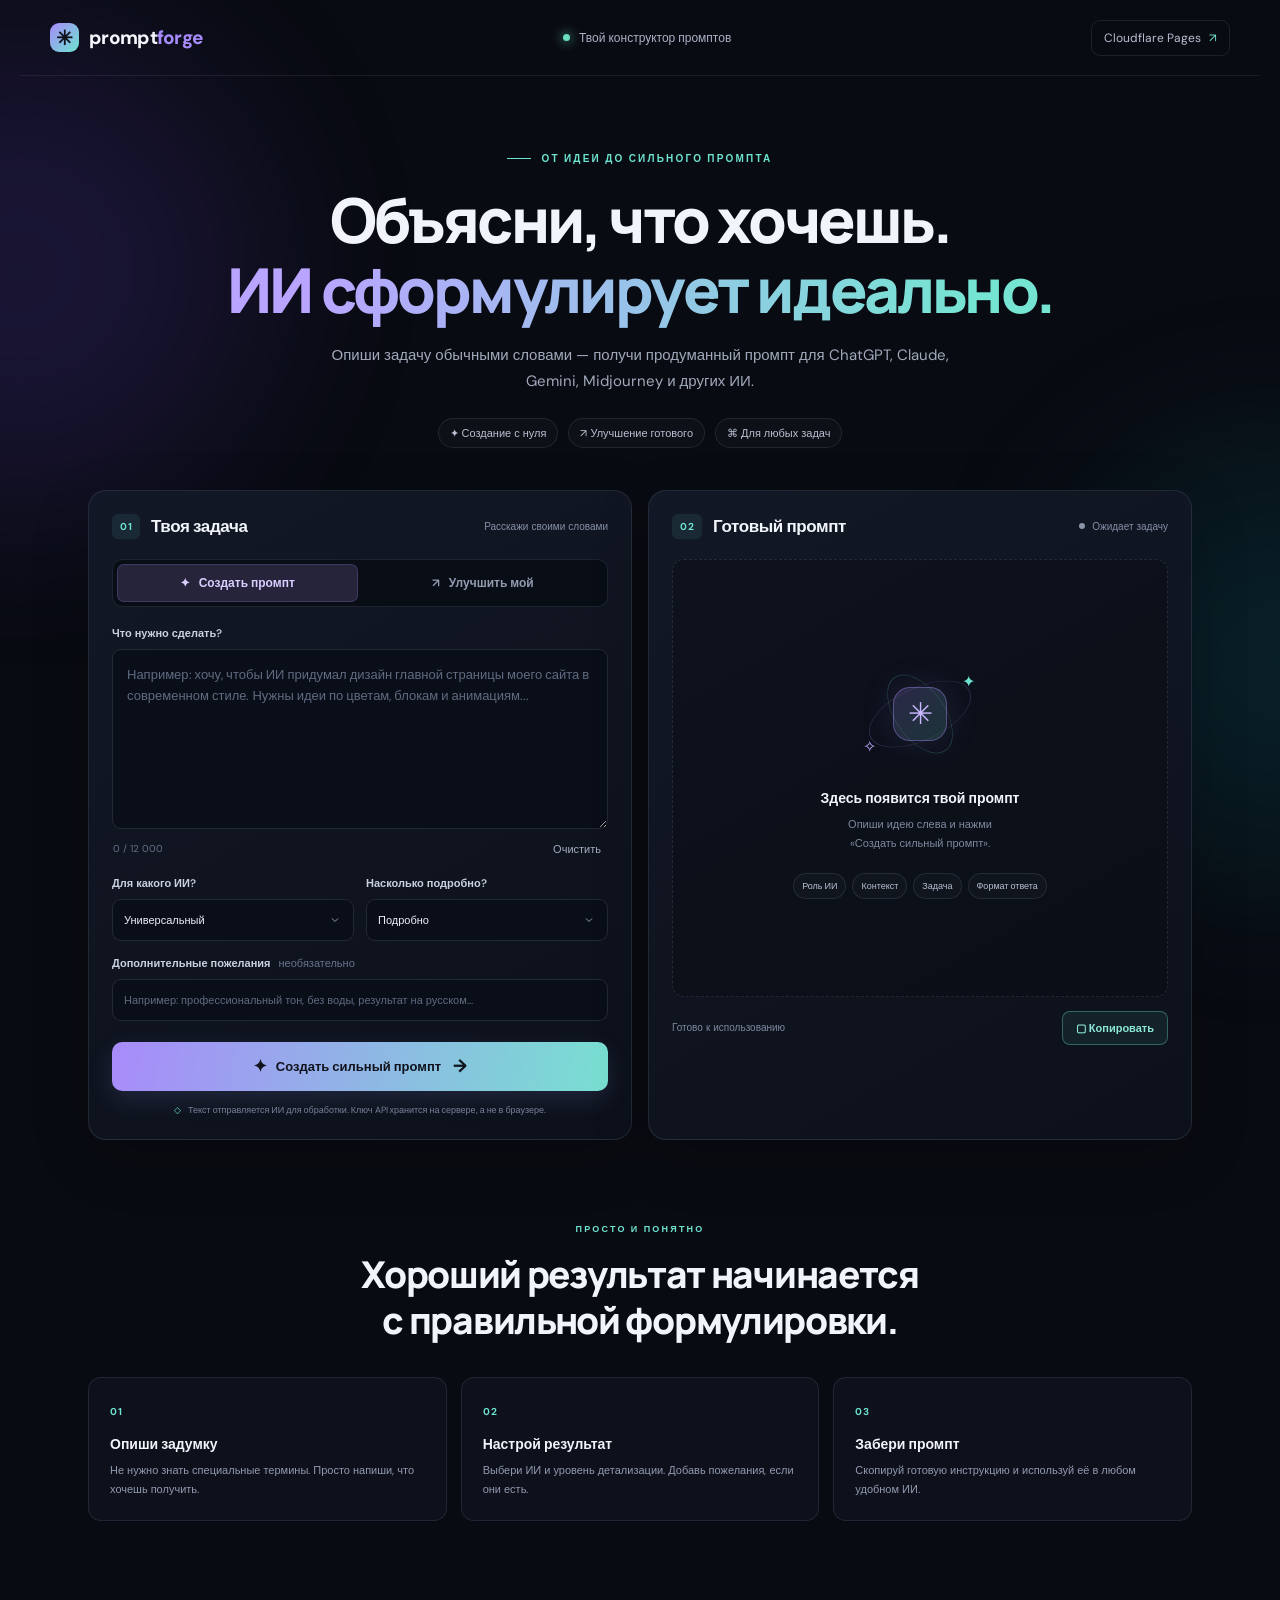
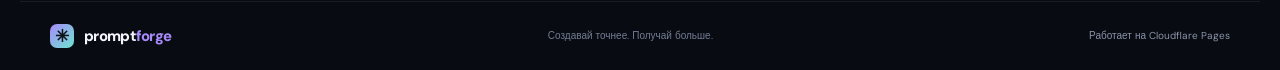
==== public/index.html @ 83d81f75 "Prepare prompt-site for Workers Static Assets: add public/index.html" ====
<!doctype html>
<html lang="ru">
<head>
  <meta charset="UTF-8" />
  <meta name="viewport" content="width=device-width, initial-scale=1.0" />
  <meta name="theme-color" content="#090b12" />
  <meta name="description" content="Создавай и улучшай промпты для любых ИИ — от одной идеи до готовой инструкции." />
  <title>PromptForge — мастер промптов</title>
  <link rel="preconnect" href="https://fonts.googleapis.com">
  <link rel="preconnect" href="https://fonts.gstatic.com" crossorigin>
  <link href="https://fonts.googleapis.com/css2?family=DM+Sans:wght@400;500;600;700;800&family=Manrope:wght@400;500;600;700;800&display=swap" rel="stylesheet">
  <link rel="stylesheet" href="/styles.css" />
</head>
<body>
  <div class="ambient ambient-one"></div><div class="ambient ambient-two"></div>
  <header class="topbar">
    <a class="brand" href="#top" aria-label="PromptForge — главная"><span class="brand-mark">✳</span><span>prompt<span class="brand-accent">forge</span></span></a>
    <div class="top-note"><span class="status-dot"></span> Твой конструктор промптов</div>
    <a class="github-link" href="https://pages.cloudflare.com/" target="_blank" rel="noreferrer">Cloudflare Pages <span>↗</span></a>
  </header>

  <main id="top">
    <section class="hero">
      <div class="eyebrow"><span class="eyebrow-line"></span> ОТ ИДЕИ ДО СИЛЬНОГО ПРОМПТА</div>
      <h1>Объясни, что хочешь.<br><span>ИИ сформулирует идеально.</span></h1>
      <p class="hero-copy">Опиши задачу обычными словами — получи продуманный промпт для ChatGPT, Claude, Gemini, Midjourney и других ИИ.</p>
      <div class="hero-tags"><span>✦ Создание с нуля</span><span>↗ Улучшение готового</span><span>⌘ Для любых задач</span></div>
    </section>

    <section class="workspace" aria-label="Конструктор промптов">
      <div class="panel input-panel">
        <div class="panel-heading"><div><span class="step">01</span><h2>Твоя задача</h2></div><span class="panel-hint">Расскажи своими словами</span></div>
        <div class="mode-switch" role="tablist" aria-label="Режим работы">
          <button class="mode active" data-mode="create" role="tab" aria-selected="true"><span>✦</span> Создать промпт</button>
          <button class="mode" data-mode="improve" role="tab" aria-selected="false"><span>↗</span> Улучшить мой</button>
        </div>
        <label class="field-label" for="idea">Что нужно сделать?</label>
        <textarea id="idea" rows="7" placeholder="Например: хочу, чтобы ИИ придумал дизайн главной страницы моего сайта в современном стиле. Нужны идеи по цветам, блокам и анимациям..." maxlength="12000"></textarea>
        <div class="textarea-footer"><span id="char-count">0 / 12 000</span><button class="text-button" id="clear-btn" type="button">Очистить</button></div>

        <div class="options-grid">
          <div class="field-group"><label class="field-label" for="target">Для какого ИИ?</label><select id="target"><option value="Универсальный (подойдёт большинству ИИ)">Универсальный</option><option>ChatGPT</option><option>Claude</option><option>Gemini</option><option>DeepSeek</option><option>Midjourney</option><option>Flux</option><option>Suno</option><option>ИИ для программирования</option><option>Другой ИИ</option></select></div>
          <div class="field-group"><label class="field-label" for="detail">Насколько подробно?</label><select id="detail"><option value="Подробный и точный">Подробно</option><option value="Кратко, без лишней воды">Кратко</option><option value="Максимально детально, с контекстом, ограничениями и критериями качества">Максимально детально</option></select></div>
          <div class="field-group full"><label class="field-label" for="tone">Дополнительные пожелания <span class="optional">необязательно</span></label><input id="tone" type="text" placeholder="Например: профессиональный тон, без воды, результат на русском..." maxlength="500" /></div>
        </div>
        <button class="generate-btn" id="generate-btn" type="button"><span class="sparkle">✦</span><span id="generate-label">Создать сильный промпт</span><span class="btn-arrow">→</span></button>
        <p class="privacy-note"><span>◇</span> Текст отправляется ИИ для обработки. Ключ API хранится на сервере, а не в браузере.</p>
      </div>

      <div class="panel result-panel">
        <div class="panel-heading"><div><span class="step">02</span><h2>Готовый промпт</h2></div><span class="result-state" id="result-state"><i></i> Ожидает задачу</span></div>
        <div class="result-content" id="result-content">
          <div class="empty-visual"><div class="orbit orbit-a"></div><div class="orbit orbit-b"></div><div class="core">✳</div><span class="star star-a">✦</span><span class="star star-b">✧</span></div>
          <h3>Здесь появится твой промпт</h3>
          <p>Опиши идею слева и нажми<br>«Создать сильный промпт».</p>
          <div class="empty-chips"><span>Роль ИИ</span><span>Контекст</span><span>Задача</span><span>Формат ответа</span></div>
        </div>
        <div class="result-footer" id="result-footer" hidden>
          <span class="result-meta" id="result-meta">Готово к использованию</span>
          <button class="copy-btn" id="copy-btn" type="button"><span>▢</span> Копировать</button>
        </div>
      </div>
    </section>

    <section class="how-section"><div class="section-kicker">ПРОСТО И ПОНЯТНО</div><h2>Хороший результат начинается<br>с правильной формулировки.</h2><div class="steps-grid"><article><span class="step-icon">01</span><h3>Опиши задумку</h3><p>Не нужно знать специальные термины. Просто напиши, что хочешь получить.</p></article><article><span class="step-icon">02</span><h3>Настрой результат</h3><p>Выбери ИИ и уровень детализации. Добавь пожелания, если они есть.</p></article><article><span class="step-icon">03</span><h3>Забери промпт</h3><p>Скопируй готовую инструкцию и используй её в любом удобном ИИ.</p></article></div></section>
  </main>
  <footer><a class="brand footer-brand" href="#top"><span class="brand-mark">✳</span><span>prompt<span class="brand-accent">forge</span></span></a><span>Создавай точнее. Получай больше.</span><span class="footer-right">Работает на Cloudflare Pages</span></footer>
  <div class="toast" id="toast" role="status" aria-live="polite"></div>
  <script src="/app.js" defer></script>
</body>
</html>
---- styles.css ----
:root{color-scheme:dark;--bg:#090b12;--panel:#111521;--panel2:#0d111b;--line:rgba(173,185,220,.13);--muted:#8992a8;--text:#f2f4fb;--purple:#a78bfa;--cyan:#6de4d0;--font:'DM Sans',sans-serif}*{box-sizing:border-box}html{scroll-behavior:smooth}body{margin:0;background:var(--bg);color:var(--text);font-family:var(--font);min-height:100vh;overflow-x:hidden}.ambient{position:fixed;z-index:-1;pointer-events:none;filter:blur(90px);opacity:.17;border-radius:50%}.ambient-one{width:480px;height:480px;background:#6946d8;top:30px;left:-220px}.ambient-two{width:420px;height:420px;background:#087f8a;right:-210px;top:450px}.topbar{height:76px;max-width:1240px;padding:0 30px;margin:auto;display:flex;align-items:center;justify-content:space-between;border-bottom:1px solid rgba(255,255,255,.07)}.brand{display:flex;align-items:center;gap:10px;text-decoration:none;color:#f5f6fc;font-weight:800;font-size:19px;letter-spacing:-.7px}.brand-mark{width:29px;height:29px;display:grid;place-items:center;border-radius:9px;background:linear-gradient(135deg,#a78bfa,#6de4d0);color:#10131c;font-size:20px}.brand-accent{color:var(--purple)}.top-note{font-size:12px;color:#aab2c6;display:flex;align-items:center;gap:9px}.status-dot,.result-state i{width:7px;height:7px;border-radius:50%;background:#69dfbd;box-shadow:0 0 12px #69dfbd}.github-link{font-size:12px;color:#b7bfd0;text-decoration:none;border:1px solid var(--line);padding:9px 12px;border-radius:9px}.github-link span{color:var(--cyan);margin-left:5px}main{max-width:1160px;margin:auto;padding:0 28px}.hero{text-align:center;padding:76px 0 42px}.eyebrow,.section-kicker{font-size:10px;font-weight:700;letter-spacing:2.2px;color:var(--cyan);display:flex;align-items:center;justify-content:center;gap:10px}.eyebrow-line{width:24px;height:1px;background:var(--cyan)}h1{font-family:Manrope,var(--font);font-size:clamp(36px,5.4vw,62px);line-height:1.13;letter-spacing:-2.8px;margin:20px 0 17px;font-weight:800}h1 span{background:linear-gradient(90deg,#b9a4ff 10%,#76e4d2 90%);-webkit-background-clip:text;background-clip:text;color:transparent}.hero-copy{max-width:620px;margin:0 auto;color:#a1a9bb;font-size:15px;line-height:1.75}.hero-tags{display:flex;justify-content:center;gap:10px;flex-wrap:wrap;margin-top:23px}.hero-tags span,.empty-chips span{font-size:11px;color:#b8c0d2;border:1px solid var(--line);border-radius:30px;padding:7px 11px;background:rgba(255,255,255,.025)}.workspace{display:grid;grid-template-columns:1fr 1fr;gap:16px;align-items:stretch}.panel{border:1px solid var(--line);background:linear-gradient(150deg,rgba(19,25,39,.96),rgba(13,17,27,.97));border-radius:18px;padding:23px;box-shadow:0 18px 60px rgba(0,0,0,.16)}.panel-heading{display:flex;justify-content:space-between;align-items:center;margin-bottom:20px}.panel-heading>div{display:flex;align-items:center;gap:11px}.step{font-size:10px;font-weight:700;color:var(--cyan);background:rgba(109,228,208,.09);padding:6px 8px;border-radius:6px;letter-spacing:.5px}.panel h2{font-size:17px;margin:0;font-weight:700;letter-spacing:-.4px}.panel-hint,.result-state{font-size:10px;color:#858fa5}.mode-switch{display:grid;grid-template-columns:1fr 1fr;gap:5px;padding:4px;background:#090d16;border:1px solid var(--line);border-radius:10px;margin-bottom:19px}.mode{border:0;background:transparent;color:#929bb0;font:600 12px var(--font);padding:11px 8px;border-radius:7px;cursor:pointer;transition:.2s}.mode span{margin-right:6px}.mode.active{background:#25243b;color:#d9ceff;box-shadow:inset 0 0 0 1px rgba(167,139,250,.2)}.field-label{display:block;color:#cbd1df;font-size:11px;font-weight:600;margin-bottom:9px}.optional{color:#68738b;font-weight:400;margin-left:5px}textarea,input,select{width:100%;background:#0a0e18;border:1px solid rgba(173,185,220,.15);border-radius:9px;color:#edf0f8;font:13px var(--font);outline:none;transition:border .2s,box-shadow .2s}textarea{resize:vertical;min-height:153px;padding:14px;line-height:1.65}textarea::placeholder,input::placeholder{color:#606b81}textarea:focus,input:focus,select:focus{border-color:rgba(167,139,250,.65);box-shadow:0 0 0 3px rgba(167,139,250,.08)}.textarea-footer{display:flex;justify-content:space-between;align-items:center;color:#667188;font-size:10px;margin:7px 1px 19px}.text-button{background:none;border:0;color:#a5aec2;font:11px var(--font);cursor:pointer}.text-button:hover{color:white}.options-grid{display:grid;grid-template-columns:1fr 1fr;gap:15px 12px}.field-group select,.field-group input{height:42px;padding:0 11px;font-size:11px}.field-group select{appearance:none;background-image:url("data:image/svg+xml,%3Csvg xmlns='http://www.w3.org/2000/svg' width='12' height='12' viewBox='0 0 24 24' fill='none' stroke='%2396a0b5' stroke-width='2'%3E%3Cpath d='m6 9 6 6 6-6'/%3E%3C/svg%3E");background-repeat:no-repeat;background-position:right 12px center;padding-right:30px}.full{grid-column:1/-1}.generate-btn{width:100%;height:49px;border:0;border-radius:10px;margin-top:21px;background:linear-gradient(100deg,#a88bfa,#78dfd1);color:#10131c;font:800 13px var(--font);cursor:pointer;display:flex;align-items:center;justify-content:center;gap:9px;box-shadow:0 8px 25px rgba(132,151,235,.16);transition:transform .2s,filter .2s}.generate-btn:hover{filter:brightness(1.08);transform:translateY(-1px)}.generate-btn:disabled{opacity:.65;cursor:wait;transform:none}.sparkle{font-size:17px}.btn-arrow{font-size:18px;margin-left:3px}.privacy-note{font-size:9px;color:#778198;text-align:center;margin:13px 0 0}.privacy-note span{color:var(--cyan);margin-right:5px}.result-state{display:flex;align-items:center;gap:7px}.result-state i{width:6px;height:6px;background:#8b93a7;box-shadow:none}.result-state.ready i{background:#69dfbd;box-shadow:0 0 10px #69dfbd}.result-content{min-height:438px;border:1px dashed rgba(173,185,220,.15);border-radius:12px;background:rgba(7,10,17,.35);display:flex;flex-direction:column;align-items:center;justify-content:center;text-align:center;padding:24px;position:relative}.empty-visual{width:116px;height:116px;position:relative;display:grid;place-items:center;margin-bottom:17px}.core{width:54px;height:54px;border-radius:17px;background:linear-gradient(135deg,rgba(167,139,250,.2),rgba(109,228,208,.17));border:1px solid rgba(167,139,250,.4);display:grid;place-items:center;color:#c8b6ff;font-size:30px;box-shadow:0 0 35px rgba(167,139,250,.13)}.orbit{position:absolute;border:1px solid rgba(167,139,250,.2);border-radius:50%;inset:3px;transform:rotate(-25deg) scaleY(.48)}.orbit-b{inset:13px;border-color:rgba(109,228,208,.2);transform:rotate(55deg) scaleY(.55)}.star{position:absolute;color:var(--cyan)}.star-a{right:3px;top:15px}.star-b{left:1px;bottom:15px;color:#bdaaff}.result-content h3{font-size:14px;margin:0 0 8px}.result-content>p{font-size:11px;color:#7f899f;line-height:1.7;margin:0}.empty-chips{display:flex;gap:6px;flex-wrap:wrap;justify-content:center;margin-top:21px}.empty-chips span{font-size:9px;padding:6px 8px}.result-content.has-result{display:block;text-align:left;white-space:pre-wrap;overflow:auto;max-height:560px;min-height:438px;color:#dce2f0;font-size:12px;line-height:1.8;padding:19px}.result-content.has-result h3{color:#d9ceff}.result-footer{display:flex;justify-content:space-between;align-items:center;margin-top:14px}.result-meta{font-size:10px;color:#7d899e}.copy-btn{border:1px solid rgba(109,228,208,.35);background:rgba(109,228,208,.08);color:#8de8d8;border-radius:8px;padding:9px 13px;font:600 11px var(--font);cursor:pointer}.copy-btn:hover{background:rgba(109,228,208,.15)}.how-section{text-align:center;padding:83px 0 80px}.section-kicker{font-size:9px} .how-section>h2{font:800 clamp(25px,3.4vw,37px)/1.25 Manrope,var(--font);letter-spacing:-1.3px;margin:16px 0 34px}.steps-grid{display:grid;grid-template-columns:repeat(3,1fr);gap:14px;text-align:left}.steps-grid article{border:1px solid var(--line);background:rgba(17,21,33,.65);padding:21px;border-radius:13px}.step-icon{color:var(--cyan);font-size:10px;font-weight:700;letter-spacing:1px}.steps-grid h3{font-size:14px;margin:15px 0 8px}.steps-grid p{font-size:11px;color:#929bb0;line-height:1.7;margin:0}footer{max-width:1240px;margin:auto;border-top:1px solid rgba(255,255,255,.07);padding:22px 30px;display:flex;align-items:center;justify-content:space-between;color:#727d93;font-size:10px}.footer-brand{font-size:15px}.footer-brand .brand-mark{width:24px;height:24px;font-size:17px;border-radius:7px}.footer-right{color:#8994a9}.toast{position:fixed;bottom:22px;left:50%;transform:translate(-50%,20px);opacity:0;pointer-events:none;background:#20283a;border:1px solid rgba(109,228,208,.25);color:#e7f8f5;padding:11px 16px;border-radius:9px;font-size:12px;transition:.25s;box-shadow:0 10px 35px #0006}.toast.show{opacity:1;transform:translate(-50%,0)}
@media(max-width:800px){.workspace{grid-template-columns:1fr}.result-content{min-height:340px}.hero{padding-top:60px}.how-section{padding:65px 0}.topbar{padding:0 20px}main{padding:0 18px}.panel{padding:20px}.github-link{font-size:0}.github-link span{font-size:13px}.steps-grid{gap:9px}.steps-grid article{padding:15px}}@media(max-width:560px){.topbar{height:64px}.top-note{display:none}.hero{padding:52px 0 31px}h1{letter-spacing:-1.7px;font-size:38px}.hero-copy{font-size:13px}.hero-tags{gap:6px}.hero-tags span{font-size:9px;padding:6px 8px}.panel{padding:17px;border-radius:14px}.panel-hint{display:none}.panel-heading{margin-bottom:17px}.options-grid{gap:13px 9px}.field-group select,.field-group input{font-size:10px;padding-left:8px}.steps-grid{grid-template-columns:1fr}.steps-grid article{padding:18px}.steps-grid h3{margin-top:9px}footer{padding:20px;gap:10px;flex-wrap:wrap}footer>span:nth-child(2){display:none}.footer-right{margin-left:auto}}
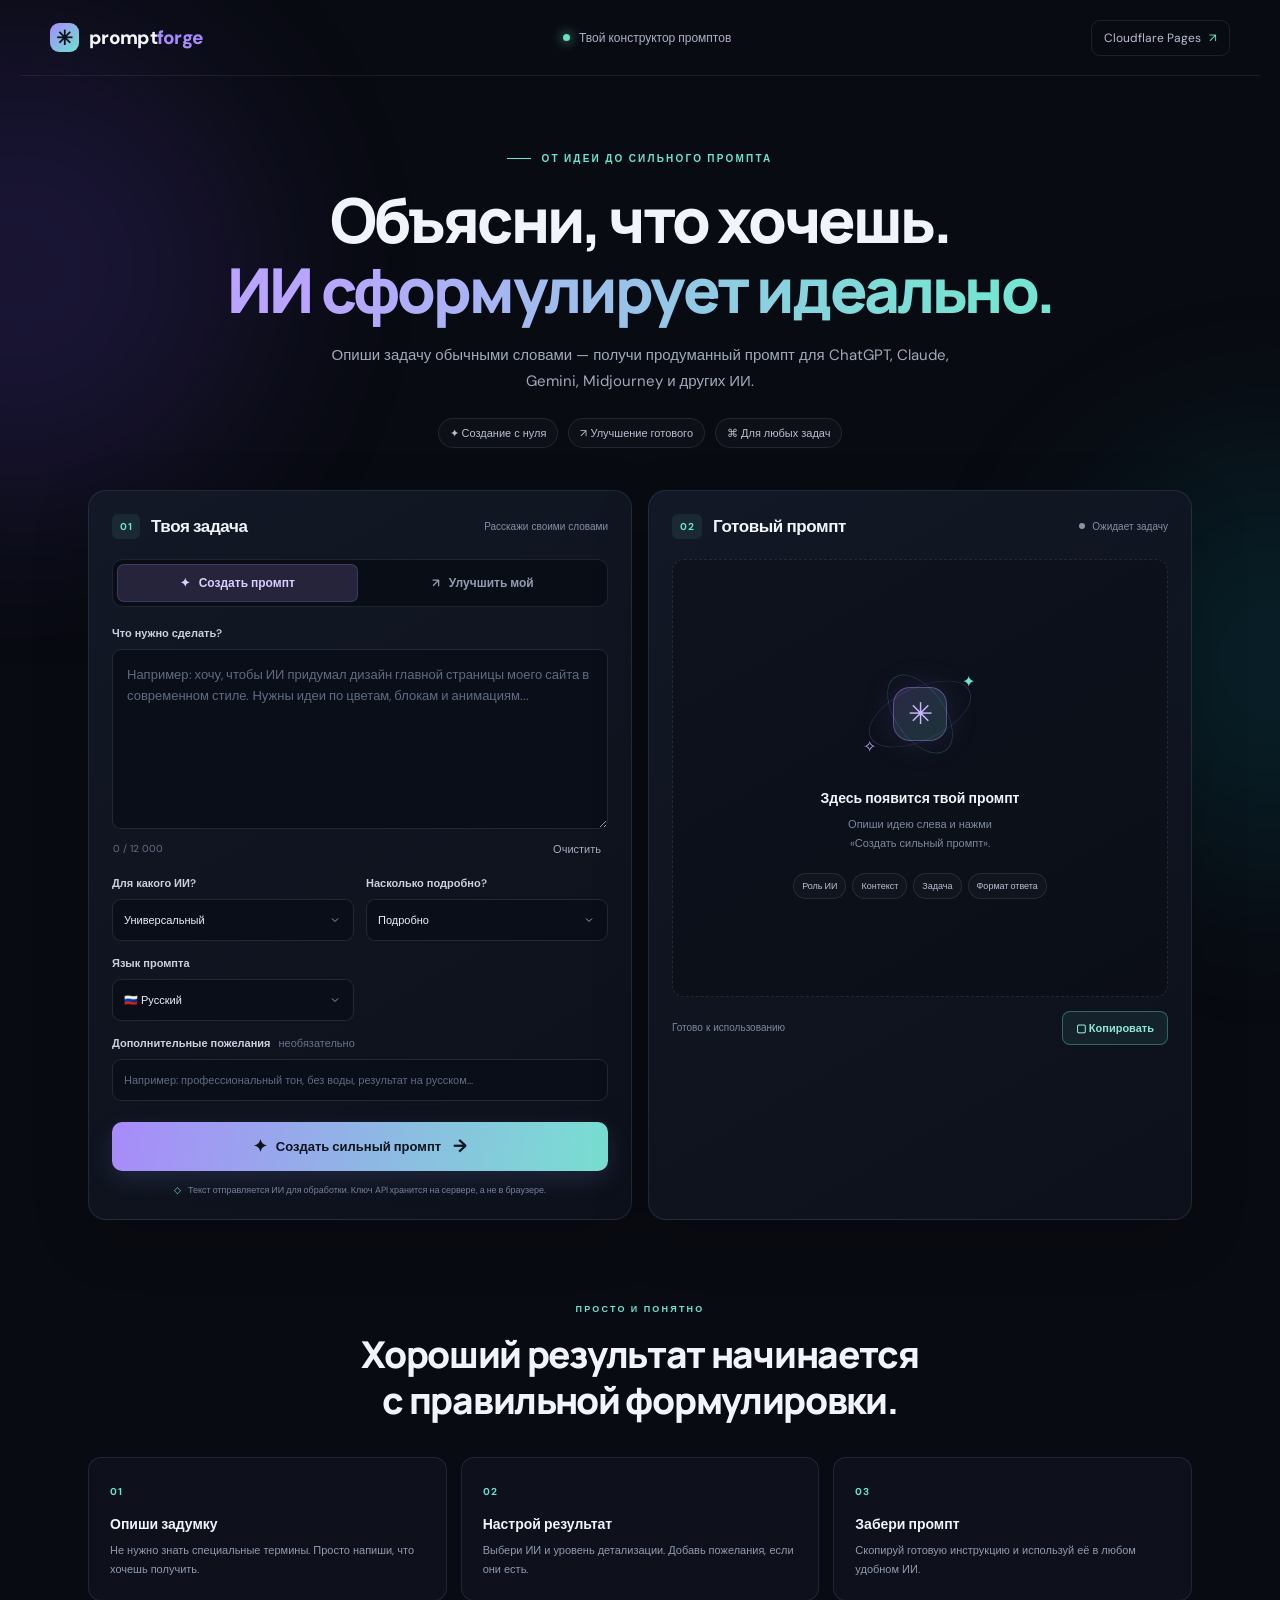
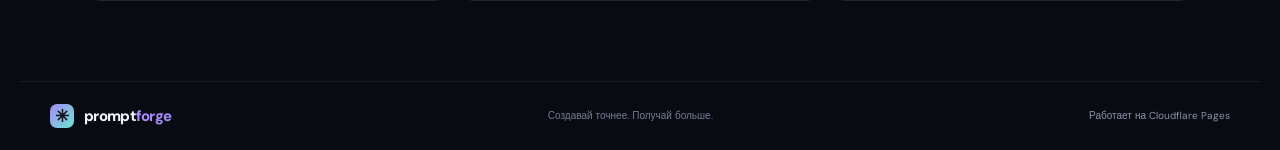
==== commit f0736c2f: "Add selectable Russian and English prompt output" ====
--- a/public/index.html
+++ b/public/index.html
@@ -41,6 +41,7 @@
         <div class="options-grid">
           <div class="field-group"><label class="field-label" for="target">Для какого ИИ?</label><select id="target"><option value="Универсальный (подойдёт большинству ИИ)">Универсальный</option><option>ChatGPT</option><option>Claude</option><option>Gemini</option><option>DeepSeek</option><option>Midjourney</option><option>Flux</option><option>Suno</option><option>ИИ для программирования</option><option>Другой ИИ</option></select></div>
           <div class="field-group"><label class="field-label" for="detail">Насколько подробно?</label><select id="detail"><option value="Подробный и точный">Подробно</option><option value="Кратко, без лишней воды">Кратко</option><option value="Максимально детально, с контекстом, ограничениями и критериями качества">Максимально детально</option></select></div>
+          <div class="field-group"><label class="field-label" for="language">Язык промпта</label><select id="language"><option value="ru">🇷🇺 Русский</option><option value="en">🇬🇧 English</option></select></div>
           <div class="field-group full"><label class="field-label" for="tone">Дополнительные пожелания <span class="optional">необязательно</span></label><input id="tone" type="text" placeholder="Например: профессиональный тон, без воды, результат на русском..." maxlength="500" /></div>
         </div>
         <button class="generate-btn" id="generate-btn" type="button"><span class="sparkle">✦</span><span id="generate-label">Создать сильный промпт</span><span class="btn-arrow">→</span></button>
--- a/styles.css
+++ b/styles.css
@@ -1,2 +1,34 @@
 :root{color-scheme:dark;--bg:#090b12;--panel:#111521;--panel2:#0d111b;--line:rgba(173,185,220,.13);--muted:#8992a8;--text:#f2f4fb;--purple:#a78bfa;--cyan:#6de4d0;--font:'DM Sans',sans-serif}*{box-sizing:border-box}html{scroll-behavior:smooth}body{margin:0;background:var(--bg);color:var(--text);font-family:var(--font);min-height:100vh;overflow-x:hidden}.ambient{position:fixed;z-index:-1;pointer-events:none;filter:blur(90px);opacity:.17;border-radius:50%}.ambient-one{width:480px;height:480px;background:#6946d8;top:30px;left:-220px}.ambient-two{width:420px;height:420px;background:#087f8a;right:-210px;top:450px}.topbar{height:76px;max-width:1240px;padding:0 30px;margin:auto;display:flex;align-items:center;justify-content:space-between;border-bottom:1px solid rgba(255,255,255,.07)}.brand{display:flex;align-items:center;gap:10px;text-decoration:none;color:#f5f6fc;font-weight:800;font-size:19px;letter-spacing:-.7px}.brand-mark{width:29px;height:29px;display:grid;place-items:center;border-radius:9px;background:linear-gradient(135deg,#a78bfa,#6de4d0);color:#10131c;font-size:20px}.brand-accent{color:var(--purple)}.top-note{font-size:12px;color:#aab2c6;display:flex;align-items:center;gap:9px}.status-dot,.result-state i{width:7px;height:7px;border-radius:50%;background:#69dfbd;box-shadow:0 0 12px #69dfbd}.github-link{font-size:12px;color:#b7bfd0;text-decoration:none;border:1px solid var(--line);padding:9px 12px;border-radius:9px}.github-link span{color:var(--cyan);margin-left:5px}main{max-width:1160px;margin:auto;padding:0 28px}.hero{text-align:center;padding:76px 0 42px}.eyebrow,.section-kicker{font-size:10px;font-weight:700;letter-spacing:2.2px;color:var(--cyan);display:flex;align-items:center;justify-content:center;gap:10px}.eyebrow-line{width:24px;height:1px;background:var(--cyan)}h1{font-family:Manrope,var(--font);font-size:clamp(36px,5.4vw,62px);line-height:1.13;letter-spacing:-2.8px;margin:20px 0 17px;font-weight:800}h1 span{background:linear-gradient(90deg,#b9a4ff 10%,#76e4d2 90%);-webkit-background-clip:text;background-clip:text;color:transparent}.hero-copy{max-width:620px;margin:0 auto;color:#a1a9bb;font-size:15px;line-height:1.75}.hero-tags{display:flex;justify-content:center;gap:10px;flex-wrap:wrap;margin-top:23px}.hero-tags span,.empty-chips span{font-size:11px;color:#b8c0d2;border:1px solid var(--line);border-radius:30px;padding:7px 11px;background:rgba(255,255,255,.025)}.workspace{display:grid;grid-template-columns:1fr 1fr;gap:16px;align-items:stretch}.panel{border:1px solid var(--line);background:linear-gradient(150deg,rgba(19,25,39,.96),rgba(13,17,27,.97));border-radius:18px;padding:23px;box-shadow:0 18px 60px rgba(0,0,0,.16)}.panel-heading{display:flex;justify-content:space-between;align-items:center;margin-bottom:20px}.panel-heading>div{display:flex;align-items:center;gap:11px}.step{font-size:10px;font-weight:700;color:var(--cyan);background:rgba(109,228,208,.09);padding:6px 8px;border-radius:6px;letter-spacing:.5px}.panel h2{font-size:17px;margin:0;font-weight:700;letter-spacing:-.4px}.panel-hint,.result-state{font-size:10px;color:#858fa5}.mode-switch{display:grid;grid-template-columns:1fr 1fr;gap:5px;padding:4px;background:#090d16;border:1px solid var(--line);border-radius:10px;margin-bottom:19px}.mode{border:0;background:transparent;color:#929bb0;font:600 12px var(--font);padding:11px 8px;border-radius:7px;cursor:pointer;transition:.2s}.mode span{margin-right:6px}.mode.active{background:#25243b;color:#d9ceff;box-shadow:inset 0 0 0 1px rgba(167,139,250,.2)}.field-label{display:block;color:#cbd1df;font-size:11px;font-weight:600;margin-bottom:9px}.optional{color:#68738b;font-weight:400;margin-left:5px}textarea,input,select{width:100%;background:#0a0e18;border:1px solid rgba(173,185,220,.15);border-radius:9px;color:#edf0f8;font:13px var(--font);outline:none;transition:border .2s,box-shadow .2s}textarea{resize:vertical;min-height:153px;padding:14px;line-height:1.65}textarea::placeholder,input::placeholder{color:#606b81}textarea:focus,input:focus,select:focus{border-color:rgba(167,139,250,.65);box-shadow:0 0 0 3px rgba(167,139,250,.08)}.textarea-footer{display:flex;justify-content:space-between;align-items:center;color:#667188;font-size:10px;margin:7px 1px 19px}.text-button{background:none;border:0;color:#a5aec2;font:11px var(--font);cursor:pointer}.text-button:hover{color:white}.options-grid{display:grid;grid-template-columns:1fr 1fr;gap:15px 12px}.field-group select,.field-group input{height:42px;padding:0 11px;font-size:11px}.field-group select{appearance:none;background-image:url("data:image/svg+xml,%3Csvg xmlns='http://www.w3.org/2000/svg' width='12' height='12' viewBox='0 0 24 24' fill='none' stroke='%2396a0b5' stroke-width='2'%3E%3Cpath d='m6 9 6 6 6-6'/%3E%3C/svg%3E");background-repeat:no-repeat;background-position:right 12px center;padding-right:30px}.full{grid-column:1/-1}.generate-btn{width:100%;height:49px;border:0;border-radius:10px;margin-top:21px;background:linear-gradient(100deg,#a88bfa,#78dfd1);color:#10131c;font:800 13px var(--font);cursor:pointer;display:flex;align-items:center;justify-content:center;gap:9px;box-shadow:0 8px 25px rgba(132,151,235,.16);transition:transform .2s,filter .2s}.generate-btn:hover{filter:brightness(1.08);transform:translateY(-1px)}.generate-btn:disabled{opacity:.65;cursor:wait;transform:none}.sparkle{font-size:17px}.btn-arrow{font-size:18px;margin-left:3px}.privacy-note{font-size:9px;color:#778198;text-align:center;margin:13px 0 0}.privacy-note span{color:var(--cyan);margin-right:5px}.result-state{display:flex;align-items:center;gap:7px}.result-state i{width:6px;height:6px;background:#8b93a7;box-shadow:none}.result-state.ready i{background:#69dfbd;box-shadow:0 0 10px #69dfbd}.result-content{min-height:438px;border:1px dashed rgba(173,185,220,.15);border-radius:12px;background:rgba(7,10,17,.35);display:flex;flex-direction:column;align-items:center;justify-content:center;text-align:center;padding:24px;position:relative}.empty-visual{width:116px;height:116px;position:relative;display:grid;place-items:center;margin-bottom:17px}.core{width:54px;height:54px;border-radius:17px;background:linear-gradient(135deg,rgba(167,139,250,.2),rgba(109,228,208,.17));border:1px solid rgba(167,139,250,.4);display:grid;place-items:center;color:#c8b6ff;font-size:30px;box-shadow:0 0 35px rgba(167,139,250,.13)}.orbit{position:absolute;border:1px solid rgba(167,139,250,.2);border-radius:50%;inset:3px;transform:rotate(-25deg) scaleY(.48)}.orbit-b{inset:13px;border-color:rgba(109,228,208,.2);transform:rotate(55deg) scaleY(.55)}.star{position:absolute;color:var(--cyan)}.star-a{right:3px;top:15px}.star-b{left:1px;bottom:15px;color:#bdaaff}.result-content h3{font-size:14px;margin:0 0 8px}.result-content>p{font-size:11px;color:#7f899f;line-height:1.7;margin:0}.empty-chips{display:flex;gap:6px;flex-wrap:wrap;justify-content:center;margin-top:21px}.empty-chips span{font-size:9px;padding:6px 8px}.result-content.has-result{display:block;text-align:left;white-space:pre-wrap;overflow:auto;max-height:560px;min-height:438px;color:#dce2f0;font-size:12px;line-height:1.8;padding:19px}.result-content.has-result h3{color:#d9ceff}.result-footer{display:flex;justify-content:space-between;align-items:center;margin-top:14px}.result-meta{font-size:10px;color:#7d899e}.copy-btn{border:1px solid rgba(109,228,208,.35);background:rgba(109,228,208,.08);color:#8de8d8;border-radius:8px;padding:9px 13px;font:600 11px var(--font);cursor:pointer}.copy-btn:hover{background:rgba(109,228,208,.15)}.how-section{text-align:center;padding:83px 0 80px}.section-kicker{font-size:9px} .how-section>h2{font:800 clamp(25px,3.4vw,37px)/1.25 Manrope,var(--font);letter-spacing:-1.3px;margin:16px 0 34px}.steps-grid{display:grid;grid-template-columns:repeat(3,1fr);gap:14px;text-align:left}.steps-grid article{border:1px solid var(--line);background:rgba(17,21,33,.65);padding:21px;border-radius:13px}.step-icon{color:var(--cyan);font-size:10px;font-weight:700;letter-spacing:1px}.steps-grid h3{font-size:14px;margin:15px 0 8px}.steps-grid p{font-size:11px;color:#929bb0;line-height:1.7;margin:0}footer{max-width:1240px;margin:auto;border-top:1px solid rgba(255,255,255,.07);padding:22px 30px;display:flex;align-items:center;justify-content:space-between;color:#727d93;font-size:10px}.footer-brand{font-size:15px}.footer-brand .brand-mark{width:24px;height:24px;font-size:17px;border-radius:7px}.footer-right{color:#8994a9}.toast{position:fixed;bottom:22px;left:50%;transform:translate(-50%,20px);opacity:0;pointer-events:none;background:#20283a;border:1px solid rgba(109,228,208,.25);color:#e7f8f5;padding:11px 16px;border-radius:9px;font-size:12px;transition:.25s;box-shadow:0 10px 35px #0006}.toast.show{opacity:1;transform:translate(-50%,0)}
 @media(max-width:800px){.workspace{grid-template-columns:1fr}.result-content{min-height:340px}.hero{padding-top:60px}.how-section{padding:65px 0}.topbar{padding:0 20px}main{padding:0 18px}.panel{padding:20px}.github-link{font-size:0}.github-link span{font-size:13px}.steps-grid{gap:9px}.steps-grid article{padding:15px}}@media(max-width:560px){.topbar{height:64px}.top-note{display:none}.hero{padding:52px 0 31px}h1{letter-spacing:-1.7px;font-size:38px}.hero-copy{font-size:13px}.hero-tags{gap:6px}.hero-tags span{font-size:9px;padding:6px 8px}.panel{padding:17px;border-radius:14px}.panel-hint{display:none}.panel-heading{margin-bottom:17px}.options-grid{gap:13px 9px}.field-group select,.field-group input{font-size:10px;padding-left:8px}.steps-grid{grid-template-columns:1fr}.steps-grid article{padding:18px}.steps-grid h3{margin-top:9px}footer{padding:20px;gap:10px;flex-wrap:wrap}footer>span:nth-child(2){display:none}.footer-right{margin-left:auto}}
+
+
+/* Snake mini-game shown only while a prompt is being generated */
+.snake-loading{width:100%;max-width:620px;margin:auto;text-align:left}
+.snake-loading-head{display:flex;align-items:center;justify-content:space-between;gap:12px;margin-bottom:17px}
+.snake-loading-head>div:first-child{display:grid;gap:5px}
+.snake-loading-head strong{font-size:14px;color:#e9e8f8}
+.snake-loading-head small{font-size:11px;color:#8792a9}
+.snake-live-dot{display:inline-block;width:7px;height:7px;border-radius:50%;background:#6de4d0;box-shadow:0 0 12px #6de4d0;margin-right:8px;animation:snake-pulse 1.3s infinite}
+.snake-score-box{border:1px solid rgba(167,139,250,.25);background:rgba(167,139,250,.08);border-radius:9px;padding:7px 11px;color:#a9b2c7;font-size:9px;letter-spacing:1px;white-space:nowrap}
+.snake-score-box b{color:#c9b8ff;font-size:15px;margin-left:7px;letter-spacing:0}
+.snake-board{position:relative;width:100%;overflow:hidden;border:1px solid rgba(109,228,208,.18);border-radius:12px;background:#0a0e18;box-shadow:inset 0 0 35px rgba(109,228,208,.035)}
+#snake-canvas{display:block;width:100%;height:auto;aspect-ratio:2/1}
+.snake-overlay{position:absolute;inset:0;display:flex;flex-direction:column;align-items:center;justify-content:center;gap:9px;text-align:center;background:rgba(7,10,17,.82);backdrop-filter:blur(5px)}
+.snake-overlay[hidden]{display:none}
+.snake-overlay strong{font-size:17px;color:#f0edff}
+.snake-overlay span{font-size:11px;color:#9ca6bb}
+.snake-overlay button{margin-top:5px;padding:9px 15px;border:0;border-radius:8px;background:linear-gradient(100deg,#a88bfa,#78dfd1);color:#10131c;font:700 11px var(--font);cursor:pointer}
+.snake-game-footer{display:flex;justify-content:space-between;gap:10px;margin-top:11px;color:#77839a;font-size:10px}
+.snake-controls{display:none;justify-content:space-between;align-items:center;margin-top:12px}
+.snake-controls>div{display:flex;gap:7px}
+.snake-controls button{width:38px;height:36px;border:1px solid rgba(173,185,220,.18);border-radius:9px;background:#151b29;color:#c9c0f5;font-size:17px;touch-action:manipulation}
+@keyframes snake-pulse{50%{opacity:.35;box-shadow:0 0 3px #6de4d0}}
+@media(max-width:800px){.snake-controls{display:flex}.snake-loading{max-width:560px}}
+@media(max-width:560px){.snake-loading-head{margin-bottom:12px}.snake-loading-head strong{font-size:12px}.snake-loading-head small{font-size:10px}.snake-game-footer{font-size:9px}.snake-controls button{width:42px;height:39px}}
+
+
+.snake-status-stack{display:grid;justify-items:end;gap:6px}
+.snake-eta{font-size:10px;color:#8de8d8;text-align:right;max-width:210px;line-height:1.4}
+.snake-eta.is-waiting{color:#c6b8ff}
+@media(max-width:560px){.snake-eta{font-size:9px;max-width:155px}}
+\n/* Snake board uses the full result panel; mobile steering is swipe-based. */\n.snake-loading{max-width:none;width:100%;}\n.snake-board{width:100%;}\n#snake-canvas{width:100%;touch-action:none;cursor:crosshair;}\n.snake-controls{display:none!important;}\n@media(max-width:800px){.snake-loading{max-width:none;width:100%;}}\n
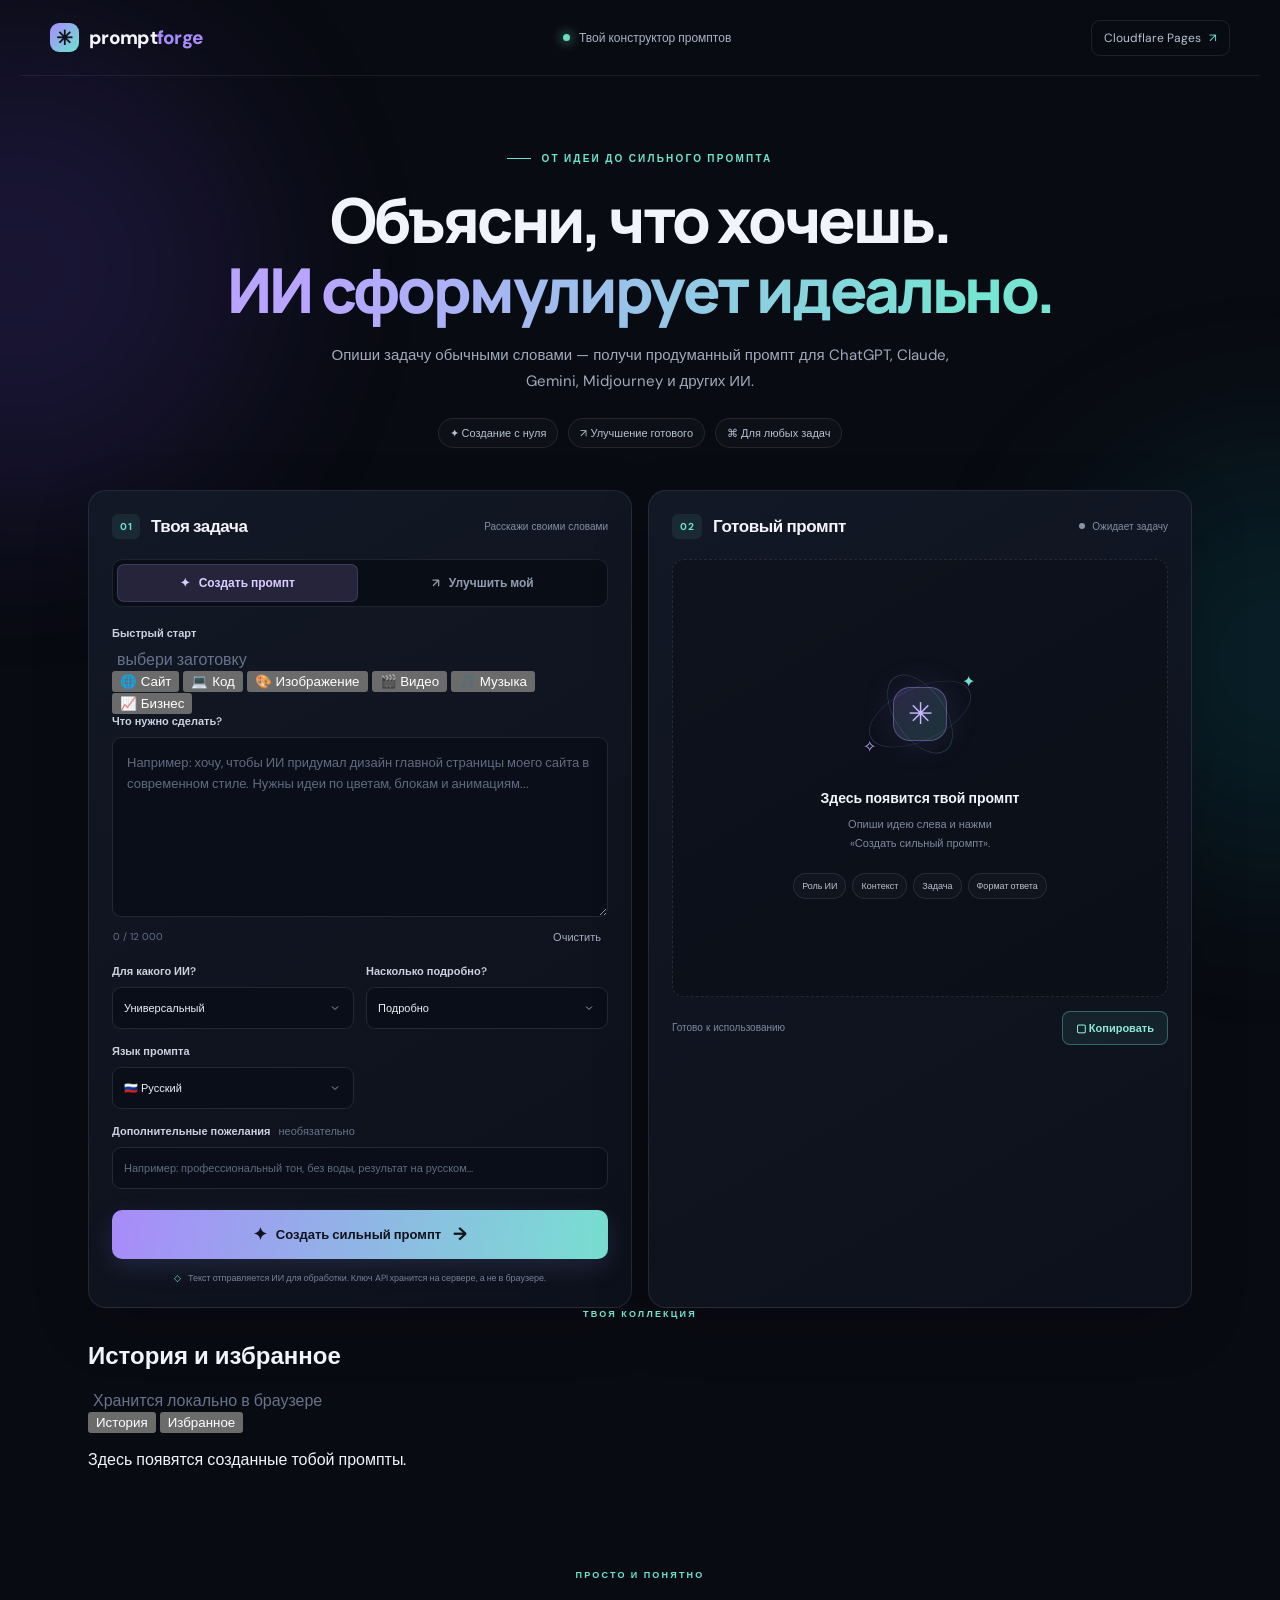
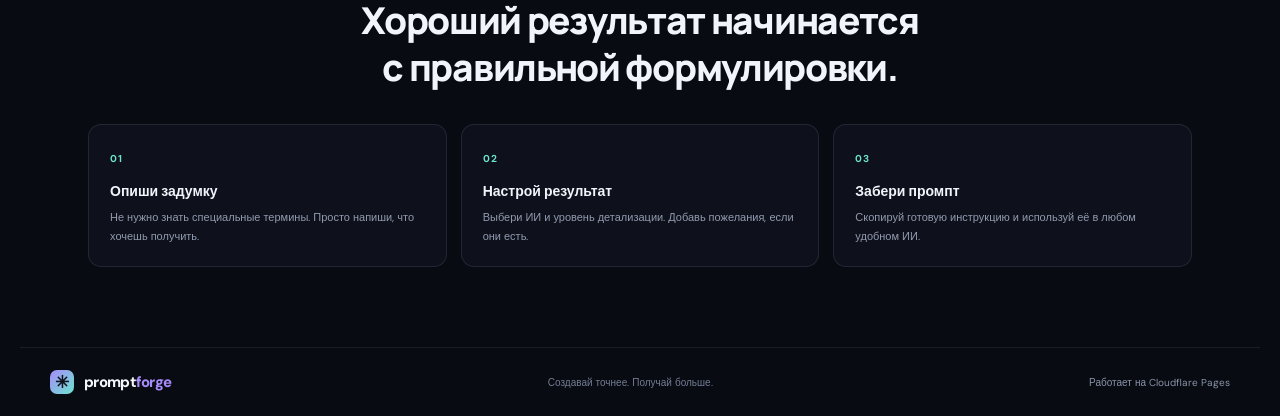
==== commit 4c2a69d8: "Add prompt templates, quality panel and prompt library UI" ====
--- a/public/index.html
+++ b/public/index.html
@@ -34,6 +34,18 @@
           <button class="mode active" data-mode="create" role="tab" aria-selected="true"><span>✦</span> Создать промпт</button>
           <button class="mode" data-mode="improve" role="tab" aria-selected="false"><span>↗</span> Улучшить мой</button>
         </div>
+
+        <section class="template-picker" aria-label="Готовые шаблоны">
+          <div class="template-heading"><span class="field-label">Быстрый старт</span><span class="optional">выбери заготовку</span></div>
+          <div class="template-grid">
+            <button type="button" class="template-chip" data-template="website">🌐 Сайт</button>
+            <button type="button" class="template-chip" data-template="coding">💻 Код</button>
+            <button type="button" class="template-chip" data-template="image">🎨 Изображение</button>
+            <button type="button" class="template-chip" data-template="video">🎬 Видео</button>
+            <button type="button" class="template-chip" data-template="music">🎵 Музыка</button>
+            <button type="button" class="template-chip" data-template="business">📈 Бизнес</button>
+          </div>
+        </section>
         <label class="field-label" for="idea">Что нужно сделать?</label>
         <textarea id="idea" rows="7" placeholder="Например: хочу, чтобы ИИ придумал дизайн главной страницы моего сайта в современном стиле. Нужны идеи по цветам, блокам и анимациям..." maxlength="12000"></textarea>
         <div class="textarea-footer"><span id="char-count">0 / 12 000</span><button class="text-button" id="clear-btn" type="button">Очистить</button></div>
@@ -50,6 +62,26 @@
 
       <div class="panel result-panel">
         <div class="panel-heading"><div><span class="step">02</span><h2>Готовый промпт</h2></div><span class="result-state" id="result-state"><i></i> Ожидает задачу</span></div>
+
+        <div class="result-extras" id="result-extras" hidden>
+          <div class="quality-panel" id="quality-panel">
+            <div class="quality-top"><strong>Качество промпта</strong><b id="quality-score">—</b></div>
+            <div class="quality-track"><span id="quality-fill"></span></div>
+            <p id="quality-hint">Оценка структуры и конкретики</p>
+          </div>
+          <div class="variant-tabs" id="variant-tabs" role="tablist" aria-label="Варианты промпта"></div>
+          <div class="prompt-tools" id="prompt-tools">
+            <button type="button" data-action="shorten">Сократить</button>
+            <button type="button" data-action="expand">Расширить</button>
+            <button type="button" data-action="detail">Добавить детали</button>
+            <button type="button" data-action="style">Изменить стиль</button>
+            <button type="button" data-action="translate">Перевести</button>
+          </div>
+          <div class="result-save-row">
+            <button type="button" class="text-button" id="favorite-btn">☆ В избранное</button>
+            <span class="optional">Сохраняется в этом браузере</span>
+          </div>
+        </div>
         <div class="result-content" id="result-content">
           <div class="empty-visual"><div class="orbit orbit-a"></div><div class="orbit orbit-b"></div><div class="core">✳</div><span class="star star-a">✦</span><span class="star star-b">✧</span></div>
           <h3>Здесь появится твой промпт</h3>
@@ -63,6 +95,15 @@
       </div>
     </section>
 
+
+    <section class="library-section" id="prompt-library">
+      <div class="library-title"><div><span class="section-kicker">ТВОЯ КОЛЛЕКЦИЯ</span><h2>История и избранное</h2></div><span class="optional">Хранится локально в браузере</span></div>
+      <div class="library-tabs" role="tablist" aria-label="Сохранённые промпты">
+        <button type="button" class="library-tab active" data-library="history">История</button>
+        <button type="button" class="library-tab" data-library="favorites">Избранное</button>
+      </div>
+      <div class="library-list" id="library-list"><p class="library-empty">Здесь появятся созданные тобой промпты.</p></div>
+    </section>
     <section class="how-section"><div class="section-kicker">ПРОСТО И ПОНЯТНО</div><h2>Хороший результат начинается<br>с правильной формулировки.</h2><div class="steps-grid"><article><span class="step-icon">01</span><h3>Опиши задумку</h3><p>Не нужно знать специальные термины. Просто напиши, что хочешь получить.</p></article><article><span class="step-icon">02</span><h3>Настрой результат</h3><p>Выбери ИИ и уровень детализации. Добавь пожелания, если они есть.</p></article><article><span class="step-icon">03</span><h3>Забери промпт</h3><p>Скопируй готовую инструкцию и используй её в любом удобном ИИ.</p></article></div></section>
   </main>
   <footer><a class="brand footer-brand" href="#top"><span class="brand-mark">✳</span><span>prompt<span class="brand-accent">forge</span></span></a><span>Создавай точнее. Получай больше.</span><span class="footer-right">Работает на Cloudflare Pages</span></footer>
